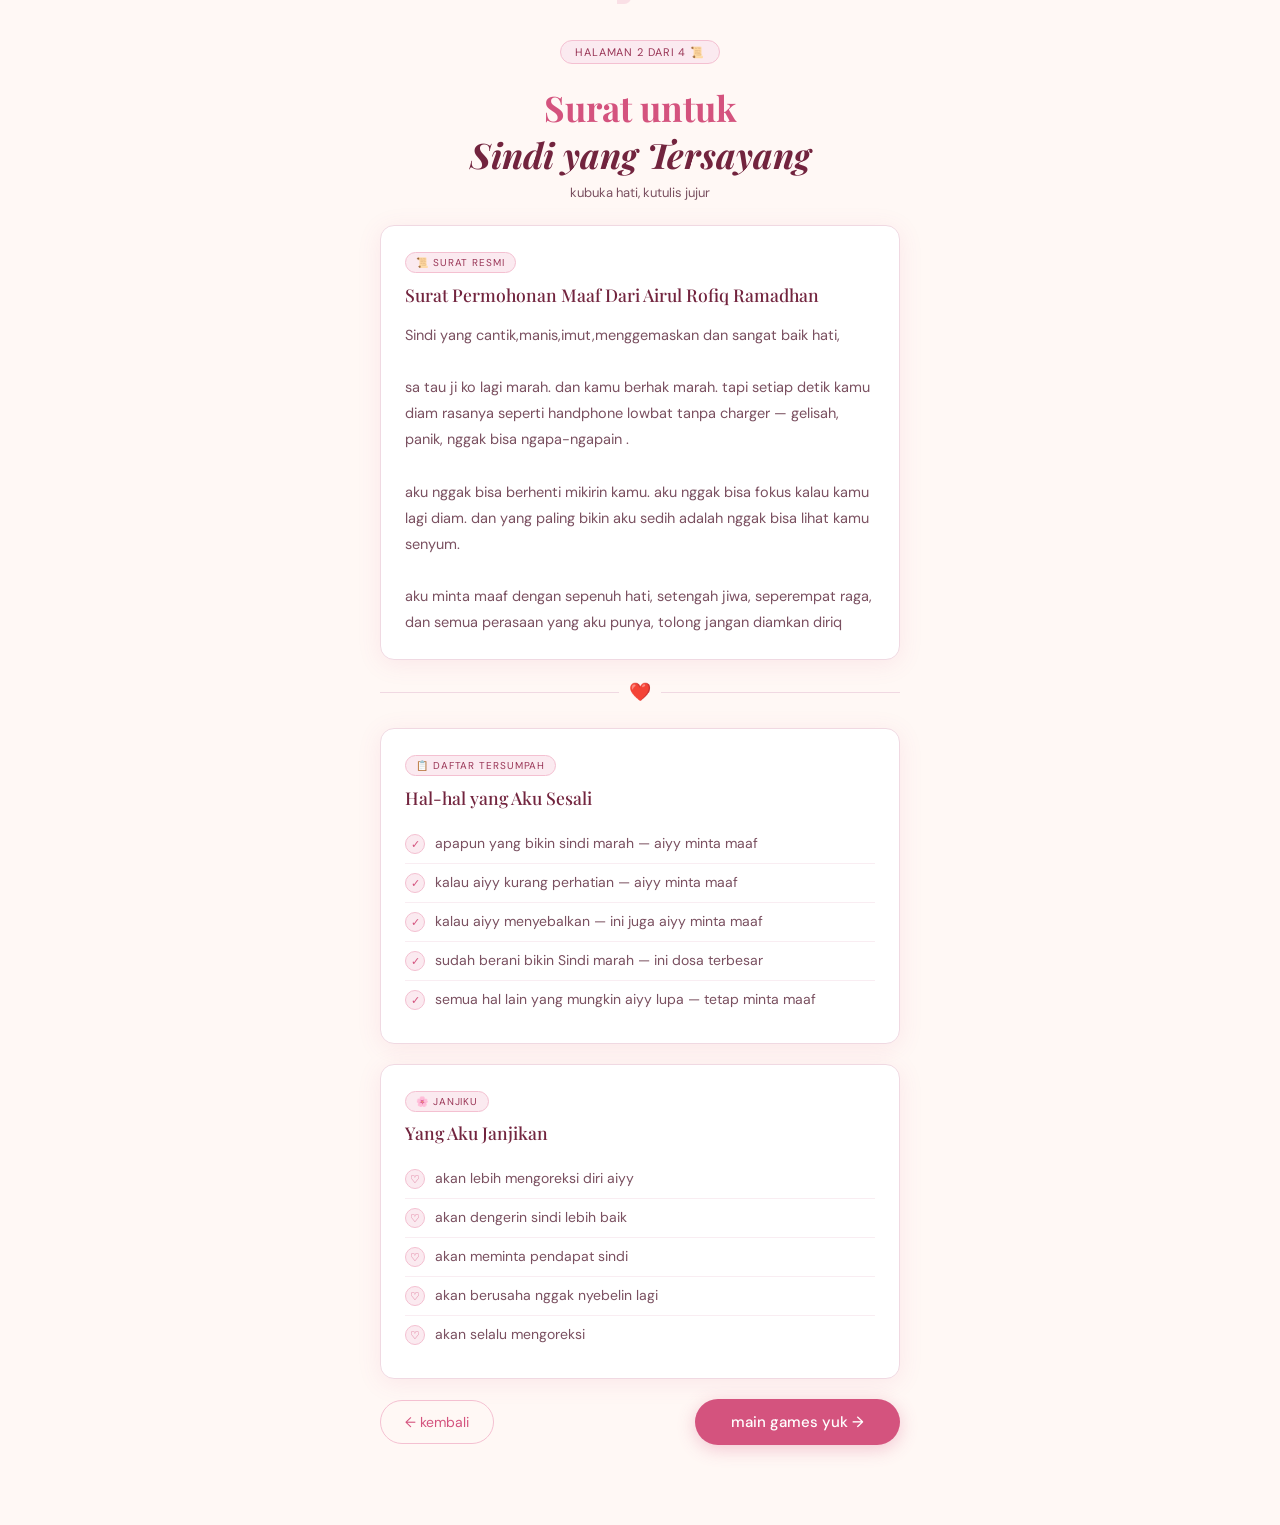
==== halaman2.html @ 0553711d "Add files via upload" ====
<!DOCTYPE html>
<html lang="id">
<head>
  <meta charset="UTF-8" />
  <meta name="viewport" content="width=device-width, initial-scale=1.0" />
  <title>Untuk S — Surat Maaf</title>
  <link rel="stylesheet" href="style.css" />
  <style>
    .page-header { text-align: center; padding: 2.5rem 1rem 1.5rem; }
    .page-header h1 {
      font-family: 'Playfair Display', serif;
      font-size: clamp(1.6rem, 6vw, 2.2rem);
      color: var(--pink);
      margin-bottom: 0.4rem;
    }
    .page-header h1 em { font-style: italic; color: var(--pink-dk); }
    .page-header p { font-size: 13px; color: var(--text-m); }
    .nav-row { display: flex; justify-content: space-between; align-items: center; gap: 1rem; margin-top: 1rem; }
    .prev-btn {
      background: transparent; color: var(--pink);
      border: 1px solid var(--pink-l); padding: 12px 24px;
      border-radius: 30px; font-size: 14px;
      font-family: 'DM Sans', sans-serif; cursor: pointer;
      text-decoration: none; display: inline-block;
    }
  </style>
</head>
<body>
  <audio id="bgMusic" autoplay loop>
    <source src="music.mp3" type="audio/mpeg">
    Your browser does not support the audio element.
  </audio>
  <div class="petals-bg" id="petalsBg"></div>

  <div class="page active">
    <div class="wrap">

      <div class="page-header">
        <div class="badge">halaman 2 dari 4 📜</div>
        <h1>Surat untuk<br><em>Sindi yang Tersayang</em></h1>
        <p>kubuka hati, kutulis jujur</p>
      </div>

      <div class="card">
        <div class="card-tag">📜 surat resmi</div>
        <h2 class="card-title">Surat Permohonan Maaf Dari Airul Rofiq Ramadhan</h2>
        <p class="card-body">
          Sindi yang cantik,manis,imut,menggemaskan dan sangat baik hati,<br><br>
          sa tau ji ko lagi marah. dan kamu berhak marah. tapi setiap detik kamu diam rasanya seperti handphone lowbat tanpa charger — gelisah, panik, nggak bisa ngapa-ngapain .<br><br>
          aku nggak bisa berhenti mikirin kamu. aku nggak bisa fokus kalau kamu lagi diam. dan yang paling bikin aku sedih adalah nggak bisa lihat kamu senyum.<br><br>
          aku minta maaf dengan sepenuh hati, setengah jiwa, seperempat raga, dan semua perasaan yang aku punya, tolong jangan diamkan diriq
        </p>
      </div>

      <div class="divider">❤️</div>

      <div class="card">
        <div class="card-tag">📋 daftar tersumpah</div>
        <h2 class="card-title">Hal-hal yang Aku Sesali</h2>
        <ul class="sorry-list">
          <li><span class="sorry-check">✓</span> apapun yang bikin sindi marah — aiyy minta maaf</li>
          <li><span class="sorry-check">✓</span> kalau aiyy kurang perhatian — aiyy minta maaf</li>
          <li><span class="sorry-check">✓</span> kalau aiyy menyebalkan — ini juga aiyy minta maaf</li>
          <li><span class="sorry-check">✓</span> sudah berani bikin Sindi marah — ini dosa terbesar</li>
          <li><span class="sorry-check">✓</span> semua hal lain yang mungkin aiyy lupa — tetap minta maaf</li>
        </ul>
      </div>

      <div class="card">
        <div class="card-tag">🌸 janjiku</div>
        <h2 class="card-title">Yang Aku Janjikan</h2>
        <ul class="sorry-list">
          <li><span class="sorry-check">♡</span> akan lebih mengoreksi diri aiyy</li>
          <li><span class="sorry-check">♡</span> akan dengerin sindi lebih baik</li>
          <li><span class="sorry-check">♡</span> akan meminta pendapat sindi</li>
          <li><span class="sorry-check">♡</span> akan berusaha nggak nyebelin lagi</li>
          <li><span class="sorry-check">♡</span> akan selalu mengoreksi</li>
        </ul>
      </div>

      <div class="nav-row">
        <a href="halaman1.html" class="prev-btn">← kembali</a>
        <a href="halaman3.html" class="next-btn" style="margin:0;">main games yuk →</a>
      </div>

    </div>
  </div>

  <script src="script.js"></script>
  <script>
    initPetals();

    // Music resume functionality
    const bgMusic = document.getElementById('bgMusic');
    const savedTime = localStorage.getItem('musicTime');
    if (savedTime) {
      bgMusic.currentTime = parseFloat(savedTime);
    }
    window.addEventListener('beforeunload', () => {
      localStorage.setItem('musicTime', bgMusic.currentTime);
    });
  </script>
</body>
</html>
---- style.css ----
@import url('https://fonts.googleapis.com/css2?family=Playfair+Display:ital,wght@0,500;1,400&family=DM+Sans:wght@300;400;500&display=swap');

:root {
  --pink:    #D4537E;
  --pink-l:  #F4C0D1;
  --pink-bg: #FBEAF0;
  --pink-dk: #72243E;
  --pink-md: #993556;
  --cream:   #FFF8F5;
  --text:    #2C1A22;
  --text-m:  #7A5060;
  --text-l:  #B8899A;
  --white:   #FFFFFF;
  --radius:  14px;
  --shadow:  0 4px 24px rgba(212,83,126,0.10);
}

*, *::before, *::after { box-sizing: border-box; margin: 0; padding: 0; }

body {
  font-family: 'DM Sans', sans-serif;
  background: var(--cream);
  color: var(--text);
  min-height: 100vh;
  overflow-x: hidden;
}

/* ── PETALS ── */
.petals-bg { position: fixed; inset: 0; pointer-events: none; z-index: 0; overflow: hidden; }
.petal {
  position: absolute;
  background: var(--pink-l);
  border-radius: 50% 0 50% 0;
  animation: petalFall linear infinite;
}
@keyframes petalFall {
  0%   { transform: translateY(-20px) rotate(0deg); opacity: 0.4; }
  100% { transform: translateY(110vh) rotate(360deg); opacity: 0; }
}

/* ── NAV DOTS ── */
.nav-dots {
  position: fixed;
  right: 18px;
  top: 50%;
  transform: translateY(-50%);
  display: flex;
  flex-direction: column;
  gap: 10px;
  z-index: 100;
}
.nav-dot {
  width: 9px; height: 9px;
  border-radius: 50%;
  background: var(--pink-l);
  cursor: pointer;
  border: none;
  transition: background 0.2s, transform 0.2s;
}
.nav-dot.active { background: var(--pink); transform: scale(1.3); }

/* ── PAGE WRAPPER ── */
.page {
  display: none;
  position: relative;
  z-index: 1;
  min-height: 100vh;
  animation: fadeIn 0.5s ease;
}
.page.active { display: flex; flex-direction: column; align-items: center; }
@keyframes fadeIn { from { opacity: 0; transform: translateY(16px); } to { opacity: 1; transform: translateY(0); } }

.wrap {
  width: 100%;
  max-width: 560px;
  padding: 0 1.25rem 5rem;
  flex: 1;
}

/* ── NEXT BTN ── */
.next-btn {
  display: block;
  margin: 2rem auto 0;
  background: var(--pink);
  color: white;
  border: none;
  padding: 13px 36px;
  border-radius: 30px;
  font-size: 15px;
  font-family: 'DM Sans', sans-serif;
  font-weight: 500;
  cursor: pointer;
  box-shadow: 0 4px 18px rgba(212,83,126,0.3);
  transition: transform 0.1s, box-shadow 0.1s;
  text-decoration: none;
  text-align: center;
}
.next-btn:hover { transform: scale(1.04); box-shadow: 0 6px 22px rgba(212,83,126,0.4); }

/* ── BADGE ── */
.badge {
  display: inline-block;
  background: var(--pink-bg);
  color: var(--pink-md);
  font-size: 11px;
  letter-spacing: 0.08em;
  padding: 4px 14px;
  border-radius: 20px;
  border: 1px solid var(--pink-l);
  margin-bottom: 1.25rem;
  text-transform: uppercase;
}

/* ── CARD ── */
.card {
  background: var(--white);
  border: 1px solid #F0D9E2;
  border-radius: var(--radius);
  padding: 1.5rem;
  margin-bottom: 1.25rem;
  box-shadow: var(--shadow);
}
.card-tag {
  font-size: 10px;
  letter-spacing: 0.09em;
  text-transform: uppercase;
  color: var(--pink-md);
  background: var(--pink-bg);
  display: inline-block;
  padding: 3px 10px;
  border-radius: 12px;
  margin-bottom: 0.6rem;
  border: 1px solid var(--pink-l);
}
.card-title {
  font-family: 'Playfair Display', serif;
  font-size: 1.1rem;
  font-weight: 500;
  color: var(--pink-dk);
  margin-bottom: 1rem;
}
.card-body {
  font-size: 14.5px;
  color: var(--text-m);
  line-height: 1.8;
}

/* ── DIVIDER ── */
.divider {
  display: flex; align-items: center; gap: 10px;
  margin: 0.5rem 0 1.5rem;
  color: var(--pink-l);
  font-size: 18px;
}
.divider::before, .divider::after {
  content: '';
  flex: 1;
  height: 1px;
  background: #F0D9E2;
}

/* ── HEARTS ANIMATION ── */
.heart-icon { display: inline-block; animation: heartbeat 1.3s ease-in-out infinite; }
.heart-icon:nth-child(2) { animation-delay: 0.15s; }
.heart-icon:nth-child(3) { animation-delay: 0.30s; }
@keyframes heartbeat { 0%,100%{transform:scale(1)} 50%{transform:scale(1.28)} }

.bounce { display: inline-block; animation: bnc 1.6s ease-in-out infinite; }
@keyframes bnc { 0%,100%{transform:translateY(0)} 50%{transform:translateY(-7px)} }

/* ── SORRY LIST ── */
.sorry-list { list-style: none; }
.sorry-list li {
  display: flex; align-items: flex-start; gap: 10px;
  padding: 9px 0; font-size: 14px; color: var(--text-m);
  border-bottom: 1px solid #F9EDF2;
}
.sorry-list li:last-child { border-bottom: none; }
.sorry-check {
  width: 20px; height: 20px;
  background: var(--pink-bg); border: 1px solid var(--pink-l);
  border-radius: 50%; display: flex; align-items: center; justify-content: center;
  flex-shrink: 0; font-size: 11px; color: var(--pink);
}

/* ── COUNTER ── */
.counter-box {
  background: linear-gradient(135deg, var(--pink-bg) 0%, #fff0f5 100%);
  border: 1px solid var(--pink-l);
  border-radius: var(--radius);
  padding: 1.5rem 1.25rem;
  margin-bottom: 1.5rem;
  box-shadow: var(--shadow);
  text-align: center;
}
.counter-label {
  font-size: 11px; letter-spacing: 0.07em; text-transform: uppercase;
  color: var(--pink-md); margin-bottom: 1rem;
}
.counter-nums { display: flex; justify-content: center; gap: 1rem; }
.cnum { text-align: center; }
.cnum-val { font-family: 'Playfair Display', serif; font-size: 2.4rem; font-weight: 500; color: var(--pink-dk); line-height: 1; }
.cnum-lab { font-size: 11px; color: var(--pink-md); margin-top: 4px; text-transform: uppercase; letter-spacing: 0.06em; }

/* ── MUSIC BAR ── */
.music-bar {
  background: var(--pink-bg); border: 1px solid var(--pink-l);
  border-radius: var(--radius); padding: 1rem 1.25rem;
  display: flex; align-items: center; gap: 14px;
  margin-bottom: 1.5rem; box-shadow: var(--shadow);
}
.music-disc {
  width: 44px; height: 44px; background: var(--pink);
  border-radius: 50%; display: flex; align-items: center; justify-content: center;
  flex-shrink: 0; animation: spin 4s linear infinite;
}
@keyframes spin { to { transform: rotate(360deg); } }
.music-name { font-size: 14px; font-weight: 500; color: var(--pink-dk); }
.music-artist { font-size: 12px; color: var(--pink-md); margin-top: 2px; }
.music-waves { display: flex; align-items: flex-end; gap: 3px; height: 22px; }
.mwave { width: 4px; background: var(--pink); border-radius: 2px; animation: wave 0.8s ease-in-out infinite alternate; }
.mwave:nth-child(1){height:7px;animation-delay:0s}
.mwave:nth-child(2){height:16px;animation-delay:.12s}
.mwave:nth-child(3){height:10px;animation-delay:.24s}
.mwave:nth-child(4){height:22px;animation-delay:.36s}
.mwave:nth-child(5){height:6px;animation-delay:.48s}
@keyframes wave { from{transform:scaleY(0.3)} to{transform:scaleY(1)} }

/* ── GAME BUTTONS ── */
.btn-yes {
  background: var(--pink); color: white; border: none;
  padding: 12px 28px; border-radius: 30px; font-size: 15px;
  font-family: 'DM Sans', sans-serif; cursor: pointer; font-weight: 500;
  transition: transform 0.1s, box-shadow 0.1s;
  box-shadow: 0 4px 16px rgba(212,83,126,0.3);
}
.btn-yes:hover { transform: scale(1.05); }
.btn-no {
  background: transparent; color: var(--text-l);
  border: 1px solid #E8D0D9; padding: 12px 28px; border-radius: 30px;
  font-size: 15px; font-family: 'DM Sans', sans-serif; cursor: pointer;
  transition: all 0.15s; position: relative;
}
.btn-row { display: flex; justify-content: center; gap: 12px; align-items: center; flex-wrap: wrap; min-height: 50px; }
.forgive-q { font-size: 15px; color: var(--text); margin-bottom: 1.25rem; font-weight: 500; text-align: center; }
.forgive-win { font-family: 'Playfair Display', serif; font-size: 1.05rem; color: var(--pink); display: none; line-height: 1.6; text-align: center; }

/* ── HEART FIELD ── */
.heart-field {
  position: relative; height: 150px;
  background: var(--pink-bg); border-radius: 10px;
  overflow: hidden; margin: 0.75rem 0;
  border: 1px solid var(--pink-l); cursor: pointer;
}
.fly-heart {
  position: absolute; font-size: 26px; cursor: pointer;
  user-select: none; animation: flyUp 2.2s ease-in forwards;
}
@keyframes flyUp { 0%{transform:translateY(0) rotate(-10deg) scale(1);opacity:1} 80%{opacity:1} 100%{transform:translateY(-160px) rotate(20deg) scale(0.4);opacity:0} }
.heart-score-wrap { text-align: center; }
.heart-score-num { font-family: 'Playfair Display', serif; font-size: 2.5rem; color: var(--pink); }
.heart-score-lbl { font-size: 12px; color: var(--text-m); }
.btn-spawn {
  display: block; margin: 0.75rem auto 0;
  background: var(--pink); color: white; border: none;
  padding: 10px 24px; border-radius: 22px; font-size: 14px;
  font-family: 'DM Sans', sans-serif; cursor: pointer; font-weight: 500;
  box-shadow: 0 3px 12px rgba(212,83,126,0.25); transition: transform 0.1s;
}
.btn-spawn:hover { transform: scale(1.04); }

/* ── QUIZ ── */
.quiz-question { font-size: 15px; font-weight: 500; color: var(--text); margin-bottom: 1rem; line-height: 1.6; }
.quiz-opts { display: flex; flex-direction: column; gap: 8px; }
.quiz-opt {
  background: var(--cream); border: 1px solid #EDD5DE;
  border-radius: 10px; padding: 11px 14px; font-size: 14px;
  color: var(--text); cursor: pointer; text-align: left;
  font-family: 'DM Sans', sans-serif; transition: background 0.15s, border-color 0.15s;
}
.quiz-opt:hover:not(:disabled) { background: var(--pink-bg); border-color: var(--pink-l); }
.quiz-opt.correct { background: #EAF3DE; border-color: #A8D080; color: #2A5A0A; }
.quiz-opt.wrong   { background: #FCEBEB; border-color: #F09595; color: #7A1F1F; }
.quiz-feedback { font-size: 13px; color: var(--text-m); margin-top: 0.75rem; min-height: 18px; line-height: 1.5; }
.quiz-footer { display: flex; justify-content: space-between; align-items: center; margin-top: 1rem; }
.quiz-prog { font-size: 12px; color: var(--text-l); }
.btn-next {
  background: var(--pink); color: white; border: none;
  padding: 8px 20px; border-radius: 18px; font-size: 13px;
  font-family: 'DM Sans', sans-serif; cursor: pointer; display: none;
}
.quiz-result { text-align: center; display: none; padding: 0.5rem 0; }
.quiz-result-score { font-family: 'Playfair Display', serif; font-size: 2rem; color: var(--pink); margin-bottom: 0.5rem; }
.quiz-result-msg { font-size: 14px; color: var(--text-m); }

/* ── SCRATCH ── */
.scratch-hint { font-size: 13px; color: var(--text-m); text-align: center; margin-bottom: 0.75rem; }
#scratchCanvas { display: block; margin: 0 auto; border-radius: 12px; cursor: crosshair; touch-action: none; max-width: 100%; }
.scratch-msg { text-align: center; margin-top: 0.75rem; font-family: 'Playfair Display', serif; font-size: 1.1rem; color: var(--pink); min-height: 28px; line-height: 1.5; }
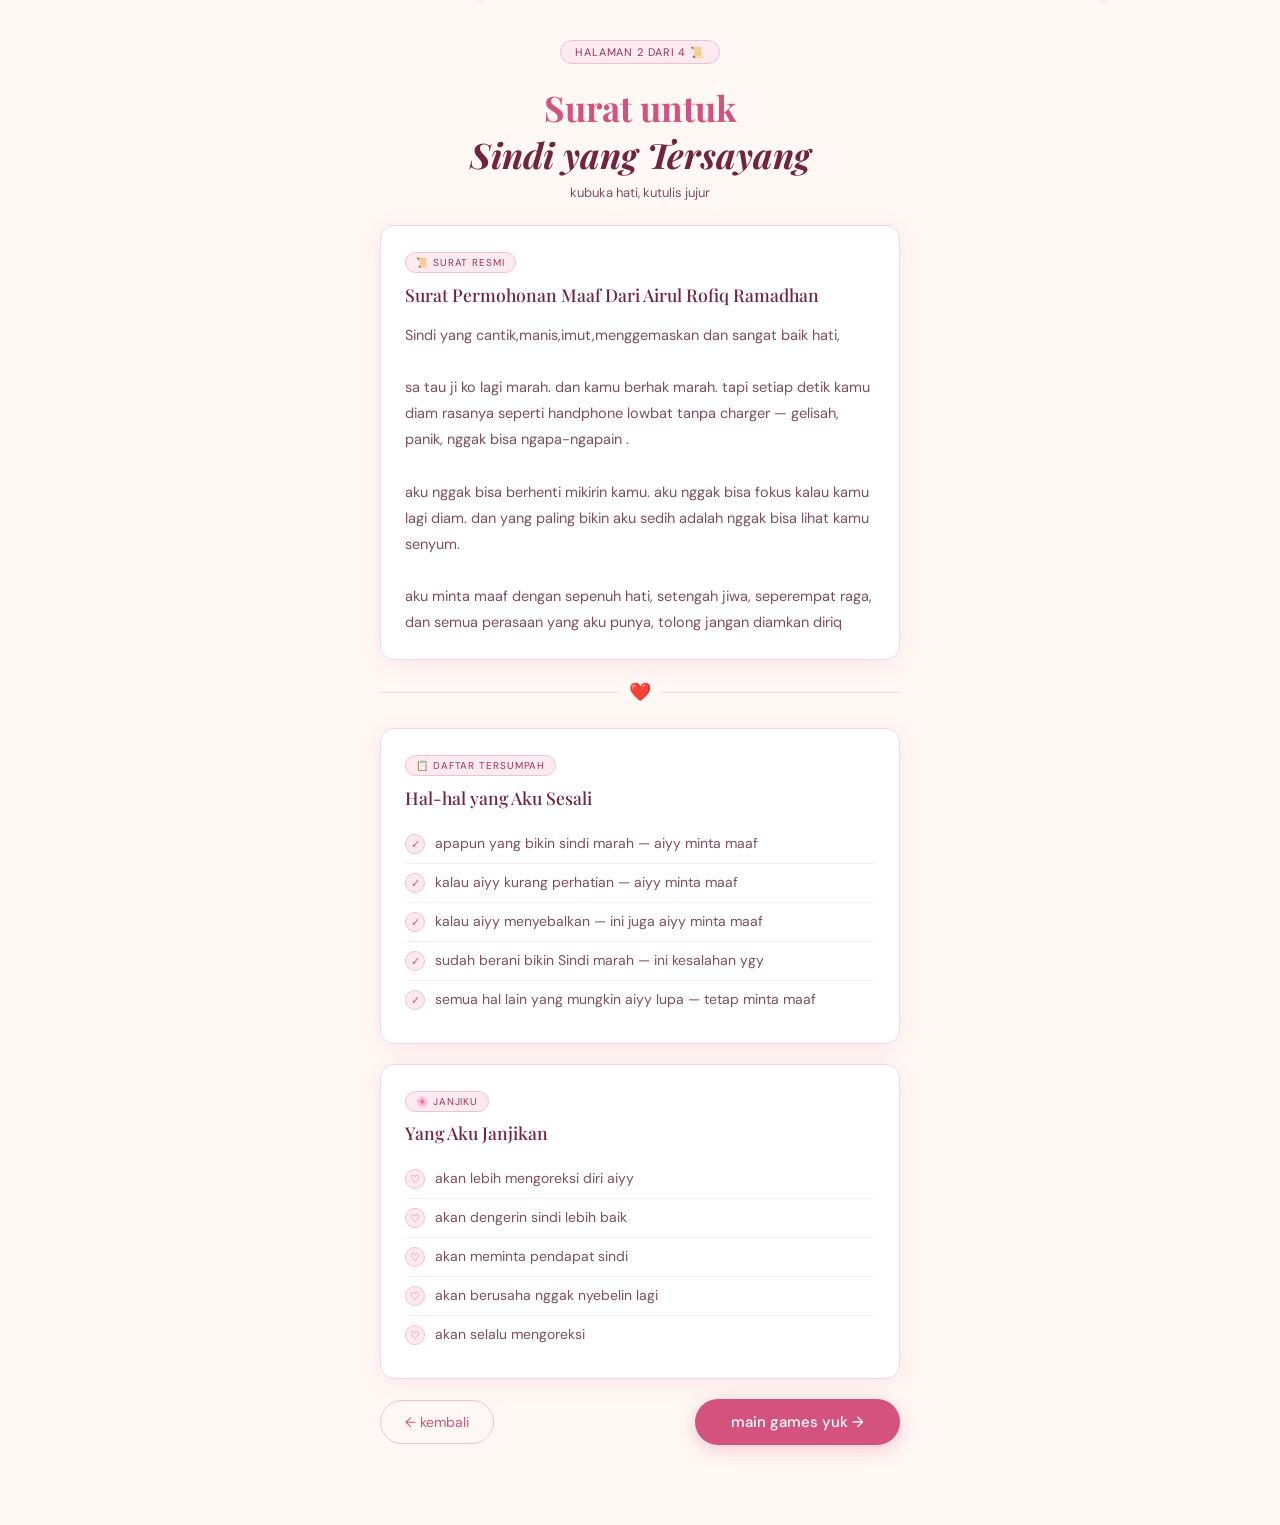
==== commit e8b6c8fb: "Update halaman2.html" ====
--- a/halaman2.html
+++ b/halaman2.html
@@ -61,7 +61,7 @@
           <li><span class="sorry-check">✓</span> apapun yang bikin sindi marah — aiyy minta maaf</li>
           <li><span class="sorry-check">✓</span> kalau aiyy kurang perhatian — aiyy minta maaf</li>
           <li><span class="sorry-check">✓</span> kalau aiyy menyebalkan — ini juga aiyy minta maaf</li>
-          <li><span class="sorry-check">✓</span> sudah berani bikin Sindi marah — ini dosa terbesar</li>
+          <li><span class="sorry-check">✓</span> sudah berani bikin Sindi marah — ini kesalahan ygy</li>
           <li><span class="sorry-check">✓</span> semua hal lain yang mungkin aiyy lupa — tetap minta maaf</li>
         </ul>
       </div>
